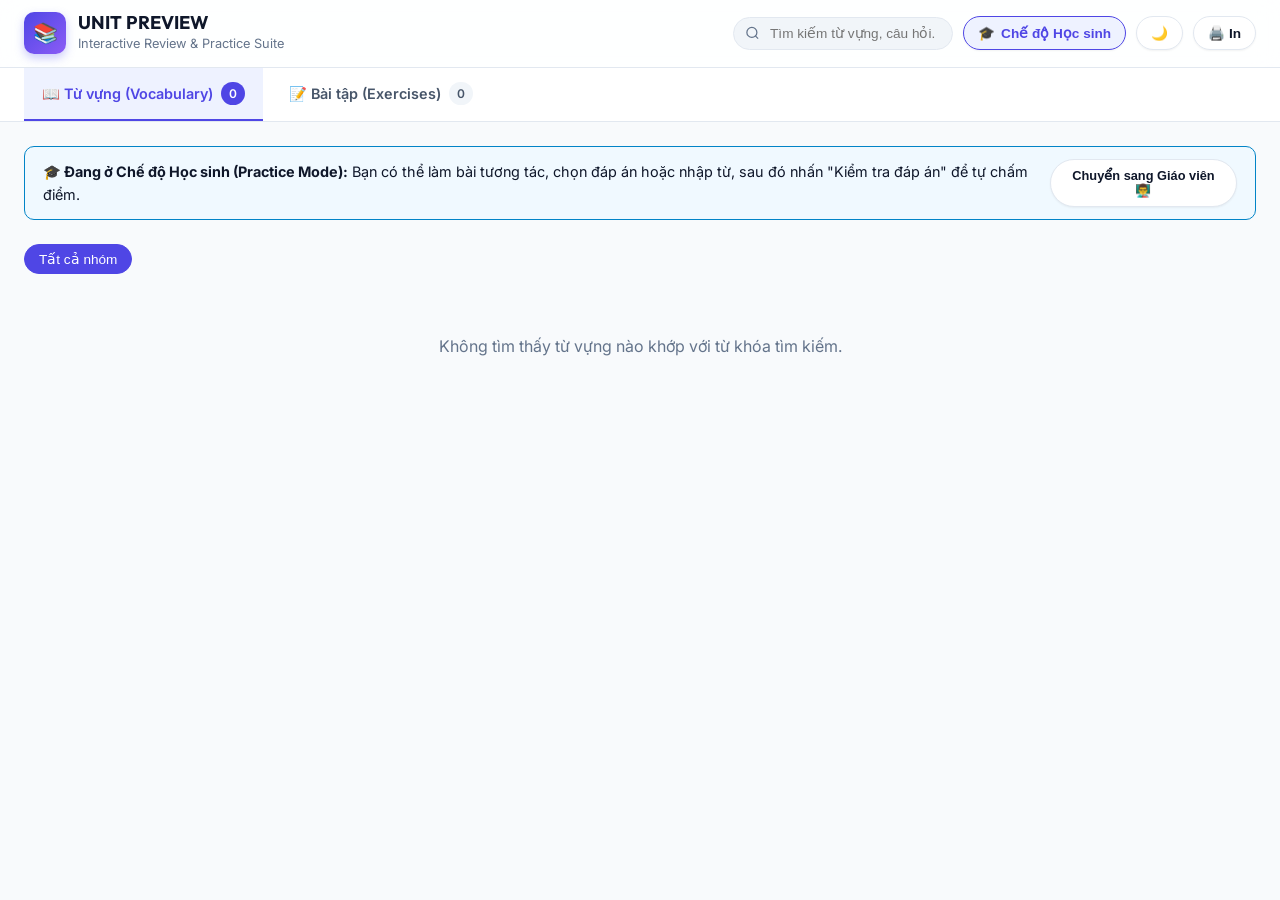
==== .agent/skills/skills-vocab-preview/scripts/template.html @ 8a215a0c "feat: add vocab preview skill, generation scripts, and unit 7 preview assets" ====
<!DOCTYPE html>
<html lang="vi">
<head>
  <meta charset="UTF-8">
  <meta name="viewport" content="width=device-width, initial-scale=1.0">
  <title>Unit Vocab & Exercises Preview</title>
  <link rel="preconnect" href="https://fonts.googleapis.com">
  <link rel="preconnect" href="https://fonts.gstatic.com" crossorigin>
  <link href="https://fonts.googleapis.com/css2?family=Inter:wght@300;400;500;600;700;800&family=Outfit:wght@400;500;600;700;800&display=swap" rel="stylesheet">
  <style>
    :root {
      --bg-primary: #f8fafc;
      --bg-surface: #ffffff;
      --bg-surface-elevated: #ffffff;
      --bg-subtle: #f1f5f9;
      --border: #e2e8f0;
      --border-focus: #6366f1;
      --text-main: #0f172a;
      --text-secondary: #475569;
      --text-muted: #64748b;
      --text-inverse: #ffffff;
      --primary: #4f46e5;
      --primary-hover: #4338ca;
      --primary-light: #eef2ff;
      --success: #10b981;
      --success-light: #ecfdf5;
      --danger: #ef4444;
      --danger-light: #fef2f2;
      --warning: #f59e0b;
      --warning-light: #fffbeb;
      --info: #0284c7;
      --info-light: #f0f9ff;
      --shadow-sm: 0 1px 2px 0 rgb(0 0 0 / 0.05);
      --shadow: 0 4px 6px -1px rgb(0 0 0 / 0.08), 0 2px 4px -2px rgb(0 0 0 / 0.05);
      --shadow-lg: 0 10px 15px -3px rgb(0 0 0 / 0.1), 0 4px 6px -4px rgb(0 0 0 / 0.1);
      --radius-sm: 6px;
      --radius-md: 10px;
      --radius-lg: 16px;
      --radius-full: 9999px;
      --font-main: 'Inter', -apple-system, BlinkMacSystemFont, "Segoe UI", Roboto, sans-serif;
      --font-heading: 'Outfit', 'Inter', sans-serif;
    }

    [data-theme="dark"] {
      --bg-primary: #0b0f19;
      --bg-surface: #131b2e;
      --bg-surface-elevated: #1a243b;
      --bg-subtle: #1e293b;
      --border: #2e3c59;
      --border-focus: #818cf8;
      --text-main: #f8fafc;
      --text-secondary: #cbd5e1;
      --text-muted: #8493a8;
      --text-inverse: #0b0f19;
      --primary: #6366f1;
      --primary-hover: #4f46e5;
      --primary-light: rgba(99, 102, 241, 0.15);
      --success: #10b981;
      --success-light: rgba(16, 185, 129, 0.15);
      --danger: #f87171;
      --danger-light: rgba(239, 68, 68, 0.15);
      --warning: #fbbf24;
      --warning-light: rgba(245, 158, 11, 0.15);
      --info: #38bdf8;
      --info-light: rgba(56, 189, 248, 0.15);
      --shadow-sm: 0 1px 2px 0 rgb(0 0 0 / 0.3);
      --shadow: 0 4px 6px -1px rgb(0 0 0 / 0.3);
      --shadow-lg: 0 10px 20px -3px rgb(0 0 0 / 0.4);
    }

    * {
      box-sizing: border-box;
      margin: 0;
      padding: 0;
      transition: background-color 0.2s ease, border-color 0.2s ease, color 0.2s ease;
    }

    body {
      font-family: var(--font-main);
      background-color: var(--bg-primary);
      color: var(--text-main);
      line-height: 1.6;
      -webkit-font-smoothing: antialiased;
      padding-bottom: 80px;
    }

    /* Top Sticky Header */
    header.app-header {
      position: sticky;
      top: 0;
      z-index: 100;
      background: rgba(255, 255, 255, 0.85);
      backdrop-filter: blur(12px);
      -webkit-backdrop-filter: blur(12px);
      border-bottom: 1px solid var(--border);
    }

    [data-theme="dark"] header.app-header {
      background: rgba(19, 27, 46, 0.85);
    }

    .header-inner {
      max-width: 1400px;
      margin: 0 auto;
      padding: 12px 24px;
      display: flex;
      align-items: center;
      justify-content: space-between;
      gap: 16px;
      flex-wrap: wrap;
    }

    .brand-section {
      display: flex;
      align-items: center;
      gap: 12px;
    }

    .brand-logo {
      width: 42px;
      height: 42px;
      border-radius: var(--radius-md);
      background: linear-gradient(135deg, var(--primary), #8b5cf6);
      display: flex;
      align-items: center;
      justify-content: center;
      color: white;
      font-size: 20px;
      box-shadow: 0 4px 10px rgba(99, 102, 241, 0.35);
    }

    .brand-text h1 {
      font-family: var(--font-heading);
      font-size: 1.15rem;
      font-weight: 700;
      line-height: 1.2;
      color: var(--text-main);
    }

    .brand-text p {
      font-size: 0.8rem;
      color: var(--text-muted);
    }

    .header-actions {
      display: flex;
      align-items: center;
      gap: 10px;
      flex-wrap: wrap;
    }

    .search-box {
      position: relative;
    }

    .search-box input {
      background: var(--bg-subtle);
      border: 1px solid var(--border);
      border-radius: var(--radius-full);
      padding: 8px 16px 8px 36px;
      font-size: 0.85rem;
      color: var(--text-main);
      width: 220px;
      outline: none;
      transition: width 0.3s ease, border-color 0.2s;
    }

    .search-box input:focus {
      width: 280px;
      border-color: var(--primary);
      background: var(--bg-surface);
    }

    .search-box svg {
      position: absolute;
      left: 12px;
      top: 50%;
      transform: translateY(-50%);
      width: 15px;
      height: 15px;
      stroke: var(--text-muted);
    }

    .btn-action {
      display: inline-flex;
      align-items: center;
      gap: 6px;
      padding: 8px 14px;
      border-radius: var(--radius-full);
      border: 1px solid var(--border);
      background: var(--bg-surface);
      color: var(--text-main);
      font-size: 0.85rem;
      font-weight: 600;
      cursor: pointer;
      box-shadow: var(--shadow-sm);
    }

    .btn-action:hover {
      background: var(--bg-subtle);
      border-color: var(--text-muted);
    }

    .btn-mode-toggle {
      background: var(--primary-light);
      color: var(--primary);
      border-color: var(--primary);
    }

    .btn-mode-toggle.teacher-active {
      background: var(--warning-light);
      color: #b45309;
      border-color: var(--warning);
    }

    [data-theme="dark"] .btn-mode-toggle.teacher-active {
      color: #fde68a;
    }

    /* Navigation Bar (Tabs) */
    .nav-bar {
      background: var(--bg-surface);
      border-bottom: 1px solid var(--border);
    }

    .nav-inner {
      max-width: 1400px;
      margin: 0 auto;
      padding: 0 24px;
      display: flex;
      gap: 8px;
      overflow-x: auto;
      scrollbar-width: thin;
    }

    .nav-tab {
      display: inline-flex;
      align-items: center;
      gap: 8px;
      padding: 14px 18px;
      color: var(--text-secondary);
      font-weight: 600;
      font-size: 0.9rem;
      border-bottom: 2px solid transparent;
      cursor: pointer;
      white-space: nowrap;
      text-decoration: none;
    }

    .nav-tab:hover {
      color: var(--primary);
    }

    .nav-tab.active {
      color: var(--primary);
      border-bottom-color: var(--primary);
      background: var(--primary-light);
    }

    .nav-tab .badge {
      background: var(--bg-subtle);
      color: var(--text-secondary);
      padding: 2px 8px;
      border-radius: var(--radius-full);
      font-size: 0.75rem;
    }

    .nav-tab.active .badge {
      background: var(--primary);
      color: white;
    }

    /* Main Container */
    main.app-container {
      max-width: 1400px;
      margin: 24px auto;
      padding: 0 24px;
    }

    /* Mode Banner Alert */
    .mode-banner {
      background: var(--info-light);
      border: 1px solid var(--info);
      border-radius: var(--radius-md);
      padding: 12px 18px;
      margin-bottom: 24px;
      display: flex;
      align-items: center;
      justify-content: space-between;
      gap: 12px;
      font-size: 0.9rem;
    }

    .mode-banner.teacher-mode {
      background: var(--warning-light);
      border-color: var(--warning);
      color: var(--text-main);
    }

    /* Vocabulary Styles */
    .vocab-controls {
      display: flex;
      gap: 8px;
      margin-bottom: 20px;
      flex-wrap: wrap;
      align-items: center;
    }

    .filter-chip {
      padding: 6px 14px;
      border-radius: var(--radius-full);
      background: var(--bg-surface);
      border: 1px solid var(--border);
      font-size: 0.85rem;
      color: var(--text-secondary);
      cursor: pointer;
      font-weight: 500;
    }

    .filter-chip:hover {
      border-color: var(--primary);
      color: var(--primary);
    }

    .filter-chip.active {
      background: var(--primary);
      color: white;
      border-color: var(--primary);
    }

    .vocab-grid {
      display: grid;
      grid-template-columns: repeat(auto-fill, minmax(340px, 1fr));
      gap: 20px;
    }

    .vocab-card {
      background: var(--bg-surface);
      border: 1px solid var(--border);
      border-radius: var(--radius-lg);
      padding: 20px;
      box-shadow: var(--shadow);
      display: flex;
      flex-direction: column;
      gap: 14px;
      position: relative;
      overflow: hidden;
    }

    .vocab-card:hover {
      box-shadow: var(--shadow-lg);
      border-color: var(--border-focus);
      transform: translateY(-2px);
    }

    .vocab-card-header {
      display: flex;
      justify-content: space-between;
      align-items: flex-start;
      gap: 10px;
    }

    .vocab-word-title {
      font-family: var(--font-heading);
      font-size: 1.4rem;
      font-weight: 700;
      color: var(--text-main);
    }

    .vocab-badge {
      display: inline-block;
      padding: 2px 8px;
      border-radius: var(--radius-sm);
      font-size: 0.75rem;
      font-weight: 700;
      text-transform: uppercase;
      background: var(--primary-light);
      color: var(--primary);
    }

    .vocab-ipa {
      display: flex;
      flex-wrap: wrap;
      gap: 12px;
      font-size: 0.85rem;
      color: var(--text-secondary);
      font-family: monospace;
    }

    .vocab-ipa span {
      display: inline-flex;
      align-items: center;
      gap: 4px;
    }

    .vocab-meaning {
      font-size: 1rem;
      font-weight: 600;
      color: #0284c7;
      background: var(--info-light);
      padding: 8px 12px;
      border-radius: var(--radius-md);
      border-left: 3px solid #0284c7;
    }

    [data-theme="dark"] .vocab-meaning {
      color: #38bdf8;
    }

    .vocab-examples {
      font-size: 0.9rem;
      color: var(--text-secondary);
      background: var(--bg-subtle);
      padding: 10px 14px;
      border-radius: var(--radius-md);
      display: flex;
      flex-direction: column;
      gap: 6px;
    }

    .vocab-examples .en {
      color: var(--text-main);
      font-weight: 500;
    }

    .vocab-examples .en mark {
      background: #fef08a;
      color: #713f12;
      padding: 0 4px;
      border-radius: 3px;
    }

    [data-theme="dark"] .vocab-examples .en mark {
      background: #854d0e;
      color: #fef08a;
    }

    .vocab-examples .vi {
      font-size: 0.85rem;
      color: var(--text-muted);
      font-style: italic;
    }

    .vocab-media {
      display: flex;
      align-items: center;
      justify-content: space-between;
      gap: 12px;
      padding-top: 6px;
      border-top: 1px solid var(--border);
    }

    .audio-btns {
      display: flex;
      gap: 8px;
    }

    .btn-audio {
      display: inline-flex;
      align-items: center;
      gap: 6px;
      padding: 6px 12px;
      background: var(--bg-subtle);
      border: 1px solid var(--border);
      border-radius: var(--radius-full);
      font-size: 0.8rem;
      font-weight: 600;
      color: var(--text-secondary);
      cursor: pointer;
    }

    .btn-audio:hover {
      background: var(--primary-light);
      color: var(--primary);
      border-color: var(--primary);
    }

    .btn-audio.playing {
      background: var(--primary);
      color: white;
      border-color: var(--primary);
    }

    .vocab-thumb-wrap {
      width: 70px;
      height: 70px;
      border-radius: var(--radius-md);
      overflow: hidden;
      border: 1px solid var(--border);
      flex-shrink: 0;
      background: var(--bg-subtle);
      cursor: pointer;
    }

    .vocab-thumb-wrap img {
      width: 100%;
      height: 100%;
      object-fit: cover;
      transition: transform 0.3s ease;
    }

    .vocab-thumb-wrap:hover img {
      transform: scale(1.08);
    }

    /* Exercises Layout */
    .exercises-wrapper {
      display: grid;
      grid-template-columns: 280px 1fr;
      gap: 24px;
      align-items: start;
    }

    @media (max-width: 960px) {
      .exercises-wrapper {
        grid-template-columns: 1fr;
      }
    }

    .ex-sidebar {
      background: var(--bg-surface);
      border: 1px solid var(--border);
      border-radius: var(--radius-lg);
      padding: 16px;
      position: sticky;
      top: 90px;
      max-height: calc(100vh - 120px);
      overflow-y: auto;
    }

    .ex-sidebar-title {
      font-size: 0.85rem;
      font-weight: 700;
      text-transform: uppercase;
      color: var(--text-muted);
      margin-bottom: 12px;
      letter-spacing: 0.5px;
    }

    .ex-list {
      display: flex;
      flex-direction: column;
      gap: 4px;
    }

    .ex-nav-item {
      display: flex;
      align-items: center;
      justify-content: space-between;
      padding: 9px 12px;
      border-radius: var(--radius-md);
      font-size: 0.85rem;
      font-weight: 600;
      color: var(--text-secondary);
      cursor: pointer;
      text-decoration: none;
      border: 1px solid transparent;
    }

    .ex-nav-item:hover {
      background: var(--bg-subtle);
      color: var(--text-main);
    }

    .ex-nav-item.active {
      background: var(--primary-light);
      color: var(--primary);
      border-color: var(--primary);
    }

    .ex-nav-item .ex-num {
      width: 22px;
      height: 22px;
      border-radius: var(--radius-sm);
      background: var(--bg-subtle);
      display: inline-flex;
      align-items: center;
      justify-content: center;
      font-size: 0.75rem;
      font-weight: 700;
      margin-right: 8px;
    }

    .ex-nav-item.active .ex-num {
      background: var(--primary);
      color: white;
    }

    .ex-nav-item .ex-score {
      font-size: 0.75rem;
      color: var(--text-muted);
    }

    /* Exercise Content Area */
    .ex-content-card {
      background: var(--bg-surface);
      border: 1px solid var(--border);
      border-radius: var(--radius-lg);
      padding: 28px;
      box-shadow: var(--shadow);
    }

    .ex-header {
      display: flex;
      justify-content: space-between;
      align-items: flex-start;
      gap: 16px;
      margin-bottom: 24px;
      padding-bottom: 20px;
      border-bottom: 1px solid var(--border);
      flex-wrap: wrap;
    }

    .ex-title-wrap h2 {
      font-family: var(--font-heading);
      font-size: 1.4rem;
      font-weight: 700;
      color: var(--text-main);
      margin-bottom: 6px;
    }

    .ex-title-wrap p {
      font-size: 0.95rem;
      color: var(--text-secondary);
    }

    .ex-toolbar {
      display: flex;
      align-items: center;
      gap: 10px;
      flex-wrap: wrap;
    }

    .btn-check {
      background: var(--primary);
      color: white;
      border: none;
      padding: 9px 18px;
      border-radius: var(--radius-full);
      font-weight: 600;
      font-size: 0.85rem;
      cursor: pointer;
      box-shadow: 0 2px 6px rgba(99, 102, 241, 0.3);
    }

    .btn-check:hover {
      background: var(--primary-hover);
    }

    .btn-reset {
      background: var(--bg-subtle);
      color: var(--text-secondary);
      border: 1px solid var(--border);
      padding: 9px 16px;
      border-radius: var(--radius-full);
      font-weight: 600;
      font-size: 0.85rem;
      cursor: pointer;
    }

    .btn-reset:hover {
      background: var(--border);
      color: var(--text-main);
    }

    .score-badge {
      display: inline-flex;
      align-items: center;
      gap: 6px;
      padding: 6px 12px;
      border-radius: var(--radius-full);
      background: var(--bg-subtle);
      font-weight: 700;
      font-size: 0.85rem;
      color: var(--text-main);
    }

    .score-badge.good {
      background: var(--success-light);
      color: var(--success);
    }

    /* Question Cards */
    .question-list {
      display: flex;
      flex-direction: column;
      gap: 20px;
    }

    .question-card {
      background: var(--bg-subtle);
      border: 1px solid var(--border);
      border-radius: var(--radius-md);
      padding: 18px 20px;
      position: relative;
    }

    .question-card.correct {
      border-color: var(--success);
      background: var(--success-light);
    }

    .question-card.incorrect {
      border-color: var(--danger);
      background: var(--danger-light);
    }

    .q-number {
      font-weight: 700;
      color: var(--primary);
      margin-right: 6px;
    }

    .q-text {
      font-size: 1rem;
      color: var(--text-main);
      font-weight: 500;
      margin-bottom: 12px;
    }

    .target-highlight {
      font-weight: 700;
      color: #d97706;
      text-decoration: underline;
      padding: 0 4px;
      background: #fef3c7;
      border-radius: 3px;
    }

    [data-theme="dark"] .target-highlight {
      background: #78350f;
      color: #fde68a;
    }

    /* MCQ Options */
    .mcq-options {
      display: grid;
      grid-template-columns: repeat(auto-fit, minmax(240px, 1fr));
      gap: 10px;
      margin-top: 10px;
    }

    .mcq-option {
      background: var(--bg-surface);
      border: 1px solid var(--border);
      border-radius: var(--radius-md);
      padding: 10px 14px;
      font-size: 0.9rem;
      cursor: pointer;
      display: flex;
      align-items: center;
      gap: 10px;
      text-align: left;
      color: var(--text-main);
      font-weight: 500;
    }

    .mcq-option:hover {
      border-color: var(--primary);
      background: var(--primary-light);
    }

    .mcq-option.selected {
      border-color: var(--primary);
      background: var(--primary-light);
      font-weight: 600;
    }

    .mcq-option.is-correct {
      border-color: var(--success) !important;
      background: #dcfce7 !important;
      color: #166534 !important;
      font-weight: 700;
    }

    [data-theme="dark"] .mcq-option.is-correct {
      background: #064e3b !important;
      color: #a7f3d0 !important;
    }

    .mcq-option.is-wrong {
      border-color: var(--danger) !important;
      background: #fee2e2 !important;
      color: #991b1b !important;
    }

    [data-theme="dark"] .mcq-option.is-wrong {
      background: #7f1d1d !important;
      color: #fecaca !important;
    }

    .opt-key {
      width: 24px;
      height: 24px;
      border-radius: var(--radius-full);
      background: var(--bg-subtle);
      border: 1px solid var(--border);
      display: inline-flex;
      align-items: center;
      justify-content: center;
      font-size: 0.75rem;
      font-weight: 700;
      flex-shrink: 0;
    }

    .mcq-option.selected .opt-key {
      background: var(--primary);
      color: white;
      border-color: var(--primary);
    }

    /* Word Box for Fill in blanks */
    .word-box-container {
      background: var(--bg-surface);
      border: 1px dashed var(--primary);
      border-radius: var(--radius-md);
      padding: 14px 18px;
      margin-bottom: 20px;
    }

    .word-box-title {
      font-size: 0.8rem;
      font-weight: 700;
      color: var(--primary);
      text-transform: uppercase;
      margin-bottom: 8px;
    }

    .word-box-chips {
      display: flex;
      flex-wrap: wrap;
      gap: 8px;
    }

    .wb-chip {
      background: var(--bg-subtle);
      border: 1px solid var(--border);
      padding: 5px 12px;
      border-radius: var(--radius-full);
      font-size: 0.85rem;
      font-weight: 600;
      cursor: pointer;
      color: var(--text-main);
    }

    .wb-chip:hover {
      background: var(--primary-light);
      border-color: var(--primary);
      color: var(--primary);
    }

    .wb-chip.used {
      opacity: 0.45;
      text-decoration: line-through;
      background: var(--bg-subtle);
    }

    /* Inputs */
    .text-input-field {
      background: var(--bg-surface);
      border: 1px solid var(--border);
      border-radius: var(--radius-sm);
      padding: 8px 12px;
      font-size: 0.95rem;
      color: var(--text-main);
      outline: none;
      width: 100%;
      max-width: 400px;
    }

    .text-input-field:focus {
      border-color: var(--primary);
      box-shadow: 0 0 0 3px var(--primary-light);
    }

    .answer-key-reveal {
      margin-top: 8px;
      font-size: 0.85rem;
      color: var(--success);
      font-weight: 600;
      display: flex;
      align-items: center;
      gap: 6px;
    }

    /* Conversation dialogue */
    .dialogue-box {
      background: var(--bg-surface);
      border: 1px solid var(--border);
      border-radius: var(--radius-md);
      padding: 12px 16px;
      margin-bottom: 12px;
      display: flex;
      flex-direction: column;
      gap: 6px;
    }

    .dialogue-line {
      font-size: 0.95rem;
    }

    .dialogue-speaker {
      font-weight: 700;
      color: var(--primary);
      margin-right: 6px;
    }

    /* Dictionary Card */
    .dict-card {
      background: var(--bg-surface);
      border: 1px solid var(--border);
      border-radius: var(--radius-lg);
      padding: 20px;
      margin-bottom: 20px;
    }

    .dict-word-head {
      display: flex;
      align-items: center;
      gap: 12px;
      margin-bottom: 10px;
      flex-wrap: wrap;
    }

    .dict-word {
      font-family: var(--font-heading);
      font-size: 1.5rem;
      font-weight: 800;
      color: var(--primary);
    }

    .dict-def {
      font-size: 0.95rem;
      color: var(--text-secondary);
      background: var(--bg-subtle);
      padding: 10px 14px;
      border-radius: var(--radius-md);
      margin-bottom: 14px;
    }

    .dict-bullets {
      list-style: none;
      margin-bottom: 16px;
      display: flex;
      flex-direction: column;
      gap: 6px;
    }

    .dict-bullets li {
      position: relative;
      padding-left: 20px;
      font-size: 0.9rem;
      color: var(--text-secondary);
    }

    .dict-bullets li::before {
      content: "•";
      position: absolute;
      left: 6px;
      color: var(--primary);
      font-weight: bold;
    }

    /* Signs and notices */
    .sign-visual-wrap {
      display: flex;
      gap: 16px;
      align-items: center;
      margin-bottom: 14px;
      flex-wrap: wrap;
    }

    .sign-card-box {
      width: 140px;
      height: 140px;
      border-radius: var(--radius-md);
      border: 2px solid var(--border);
      background: var(--bg-surface);
      display: flex;
      flex-direction: column;
      align-items: center;
      justify-content: center;
      padding: 10px;
      text-align: center;
      box-shadow: var(--shadow-sm);
    }

    .sign-card-box img {
      max-width: 100%;
      max-height: 100%;
      object-fit: contain;
    }

    .sign-desc-box {
      flex: 1;
      font-size: 0.85rem;
      color: var(--text-secondary);
      background: var(--bg-subtle);
      padding: 12px 16px;
      border-radius: var(--radius-md);
      border-left: 3px solid var(--warning);
    }

    /* Word Families Table */
    .wf-table {
      width: 100%;
      border-collapse: collapse;
      margin-top: 14px;
      background: var(--bg-surface);
      border-radius: var(--radius-md);
      overflow: hidden;
    }

    .wf-table th, .wf-table td {
      border: 1px solid var(--border);
      padding: 10px 14px;
      text-align: left;
      font-size: 0.9rem;
    }

    .wf-table th {
      background: var(--bg-subtle);
      font-weight: 700;
      color: var(--text-secondary);
    }

    /* Paragraph fill inline blanks */
    .paragraph-read-box {
      background: var(--bg-surface);
      border: 1px solid var(--border);
      border-radius: var(--radius-md);
      padding: 20px 24px;
      line-height: 2.2;
      font-size: 1.05rem;
      color: var(--text-main);
      margin-bottom: 20px;
    }

    .inline-blank-input {
      display: inline-block;
      vertical-align: middle;
      width: 140px;
      padding: 4px 8px;
      font-size: 0.95rem;
      border: 1px solid var(--border);
      border-radius: var(--radius-sm);
      background: var(--bg-subtle);
      color: var(--text-main);
      text-align: center;
      font-weight: 600;
    }

    .inline-blank-input:focus {
      border-color: var(--primary);
      background: var(--bg-surface);
    }

    .inline-blank-input.correct {
      border-color: var(--success);
      background: #dcfce7;
      color: #166534;
    }

    .inline-blank-input.incorrect {
      border-color: var(--danger);
      background: #fee2e2;
      color: #991b1b;
    }

    /* Image Prompts Tab */
    .prompts-grid {
      display: grid;
      grid-template-columns: repeat(auto-fill, minmax(360px, 1fr));
      gap: 20px;
    }

    .prompt-card {
      background: var(--bg-surface);
      border: 1px solid var(--border);
      border-radius: var(--radius-lg);
      padding: 20px;
      box-shadow: var(--shadow);
    }

    .prompt-word {
      font-family: var(--font-heading);
      font-size: 1.25rem;
      font-weight: 700;
      color: var(--primary);
      margin-bottom: 8px;
    }

    .prompt-body {
      font-size: 0.88rem;
      color: var(--text-secondary);
      line-height: 1.5;
      background: var(--bg-subtle);
      padding: 12px;
      border-radius: var(--radius-md);
      font-family: monospace;
      margin-bottom: 12px;
    }

    /* Lightbox Modal */
    .lightbox-modal {
      position: fixed;
      top: 0;
      left: 0;
      width: 100vw;
      height: 100vh;
      background: rgba(0, 0, 0, 0.8);
      backdrop-filter: blur(8px);
      display: none;
      align-items: center;
      justify-content: center;
      z-index: 1000;
      padding: 20px;
    }

    .lightbox-modal.open {
      display: flex;
    }

    .lightbox-content {
      background: var(--bg-surface);
      border-radius: var(--radius-lg);
      max-width: 800px;
      max-height: 90vh;
      overflow: hidden;
      display: flex;
      flex-direction: column;
      box-shadow: var(--shadow-lg);
      position: relative;
    }

    .lightbox-content img {
      max-width: 100%;
      max-height: 70vh;
      object-fit: contain;
    }

    .lightbox-caption {
      padding: 16px 20px;
      font-size: 0.95rem;
      color: var(--text-main);
      font-weight: 600;
    }

    .lightbox-close {
      position: absolute;
      top: 12px;
      right: 12px;
      background: rgba(0, 0, 0, 0.6);
      color: white;
      border: none;
      width: 32px;
      height: 32px;
      border-radius: var(--radius-full);
      font-size: 16px;
      cursor: pointer;
      display: flex;
      align-items: center;
      justify-content: center;
    }

    /* Print Stylesheet */
    @media print {
      header.app-header, .nav-bar, .ex-sidebar, .ex-toolbar, .mode-banner, .btn-action, .search-box, .filter-chip {
        display: none !important;
      }
      body {
        background: white !important;
        color: black !important;
        padding: 0 !important;
      }
      .exercises-wrapper {
        display: block !important;
      }
      .ex-content-card {
        border: none !important;
        box-shadow: none !important;
        padding: 0 !important;
      }
      .question-card {
        page-break-inside: avoid;
        border: 1px solid #ccc !important;
        background: transparent !important;
        margin-bottom: 16px;
      }
    }
  </style>
</head>
<body>
  <!-- Lightbox Modal -->
  <div id="lightbox" class="lightbox-modal" onclick="closeLightbox(event)">
    <div class="lightbox-content" onclick="event.stopPropagation()">
      <button class="lightbox-close" onclick="closeLightbox()">&times;</button>
      <img id="lightbox-img" src="" alt="">
      <div id="lightbox-caption" class="lightbox-caption"></div>
    </div>
  </div>

  <!-- Header -->
  <header class="app-header">
    <div class="header-inner">
      <div class="brand-section">
        <div class="brand-logo">📚</div>
        <div class="brand-text">
          <h1 id="header-unit-title">Unit Vocabulary & Practice</h1>
          <p id="header-unit-sub">Interactive Review & Practice Suite</p>
        </div>
      </div>
      <div class="header-actions">
        <div class="search-box">
          <svg viewBox="0 0 24 24" fill="none" stroke="currentColor" stroke-width="2"><circle cx="11" cy="11" r="8"></circle><line x1="21" y1="21" x2="16.65" y2="16.65"></line></svg>
          <input type="text" id="global-search" placeholder="Tìm kiếm từ vựng, câu hỏi..." oninput="onSearchInput(this.value)">
        </div>
        <button id="mode-toggle-btn" class="btn-action btn-mode-toggle" onclick="toggleMode()">
          <span id="mode-icon">🎓</span>
          <span id="mode-label">Chế độ Học sinh</span>
        </button>
        <button class="btn-action" onclick="toggleTheme()">
          <span id="theme-icon">🌙</span>
        </button>
        <button class="btn-action" onclick="window.print()" title="In / Xuất PDF">
          <span>🖨️ In</span>
        </button>
      </div>
    </div>
  </header>

  <!-- Nav Tabs -->
  <nav class="nav-bar">
    <div class="nav-inner">
      <a class="nav-tab active" id="tab-btn-vocab" onclick="switchMainTab('vocab')">
        <span>📖 Từ vựng (Vocabulary)</span>
        <span class="badge" id="vocab-total-count">0</span>
      </a>
      <a class="nav-tab" id="tab-btn-exercises" onclick="switchMainTab('exercises')">
        <span>📝 Bài tập (Exercises)</span>
        <span class="badge" id="exercises-total-count">16</span>
      </a>
      <a class="nav-tab" id="tab-btn-prompts" onclick="switchMainTab('prompts')">
        <span>🎨 Image Prompts</span>
        <span class="badge" id="prompts-total-count">0</span>
      </a>
    </div>
  </nav>

  <!-- Main Container -->
  <main class="app-container">
    <!-- Mode Alert Banner -->
    <div id="mode-banner" class="mode-banner">
      <div>
        <strong>🎓 Đang ở Chế độ Học sinh (Practice Mode):</strong> Bạn có thể làm bài tương tác, chọn đáp án hoặc nhập từ, sau đó nhấn "Kiểm tra đáp án" để tự chấm điểm.
      </div>
      <button class="btn-action" onclick="toggleMode()" style="background: white; color: var(--text-main); font-size: 0.8rem;">
        Chuyển sang Giáo viên 👨‍🏫
      </button>
    </div>

    <!-- Section: Vocabulary -->
    <section id="section-vocab">
      <div class="vocab-controls" id="vocab-group-filters">
        <button class="filter-chip active" onclick="filterVocabGroup('all')">Tất cả nhóm</button>
      </div>
      <div class="vocab-grid" id="vocab-grid"></div>
    </section>

    <!-- Section: Exercises -->
    <section id="section-exercises" style="display: none;">
      <div class="exercises-wrapper">
        <!-- Sidebar with 16 exercises list -->
        <aside class="ex-sidebar">
          <div class="ex-sidebar-title">Danh sách bài tập</div>
          <div class="ex-list" id="exercise-nav-list"></div>
        </aside>

        <!-- Active Exercise Card -->
        <div class="ex-content-card">
          <div class="ex-header">
            <div class="ex-title-wrap">
              <h2 id="current-ex-title">Loading...</h2>
              <p id="current-ex-desc">Instruction</p>
            </div>
            <div class="ex-toolbar">
              <div class="score-badge" id="current-ex-score" style="display: none;">0/0 đúng</div>
              <button class="btn-check" onclick="checkCurrentExercise()">Kiểm tra đáp án</button>
              <button class="btn-reset" onclick="resetCurrentExercise()">Làm lại</button>
            </div>
          </div>

          <div id="current-ex-body"></div>
        </div>
      </div>
    </section>

    <!-- Section: Image Prompts -->
    <section id="section-prompts" style="display: none;">
      <div class="prompts-grid" id="prompts-grid"></div>
    </section>
  </main>

  <script>
    /* =========================================================
       DATA INJECTION PLACEHOLDERS
       These will be populated by generate_preview script
       ========================================================= */
    const VOCAB_DATA = /* __VOCAB_DATA__ */ [];
    const EXERCISES_DATA = /* __EXERCISES_DATA__ */ [];
    const IMAGE_PROMPTS = /* __IMAGE_PROMPTS_DATA__ */ [];
    const UNIT_METADATA = /* __UNIT_INFO__ */ {
      title: "Unit Preview",
      grade: "Grade",
      unit: "Unit"
    };

    /* =========================================================
       APPLICATION STATE
       ========================================================= */
    const state = {
      theme: 'light',
      mode: 'practice', // 'practice' or 'review'
      activeMainTab: 'vocab',
      activeExIndex: 0,
      activeVocabGroup: 'all',
      searchQuery: '',
      userAnswers: {}, // key: exIndex -> questionId -> answer
      checkedExercises: {} // key: exIndex -> boolean
    };

    /* Initialize app */
    document.addEventListener('DOMContentLoaded', () => {
      initTheme();
      initMetadata();
      renderVocabFilters();
      renderVocabGrid();
      renderExerciseNav();
      renderCurrentExercise();
      renderPrompts();
    });

    /* Theme Management */
    function initTheme() {
      const savedTheme = localStorage.getItem('vocab_preview_theme') || 
        (window.matchMedia && window.matchMedia('(prefers-color-scheme: dark)').matches ? 'dark' : 'light');
      setTheme(savedTheme);
    }

    function setTheme(theme) {
      state.theme = theme;
      document.documentElement.setAttribute('data-theme', theme);
      document.getElementById('theme-icon').textContent = theme === 'dark' ? '☀️' : '🌙';
      localStorage.setItem('vocab_preview_theme', theme);
    }

    function toggleTheme() {
      setTheme(state.theme === 'dark' ? 'light' : 'dark');
    }

    /* Mode Management (Student Practice vs Teacher Review) */
    function toggleMode() {
      state.mode = state.mode === 'practice' ? 'review' : 'practice';
      const btn = document.getElementById('mode-toggle-btn');
      const icon = document.getElementById('mode-icon');
      const label = document.getElementById('mode-label');
      const banner = document.getElementById('mode-banner');

      if (state.mode === 'review') {
        btn.classList.add('teacher-active');
        icon.textContent = '👨‍🏫';
        label.textContent = 'Chế độ Giáo viên';
        banner.className = 'mode-banner teacher-mode';
        banner.innerHTML = `
          <div>
            <strong>👨‍🏫 Đang ở Chế độ Giáo viên (Review Mode):</strong> Toàn bộ đáp án đúng, gợi ý từ loại và giải thích được hiển thị nổi bật màu xanh lá để tiện duyệt nội dung.
          </div>
          <button class="btn-action" onclick="toggleMode()" style="background: white; color: var(--text-main); font-size: 0.8rem;">
            Chuyển sang Học sinh 🎓
          </button>
        `;
      } else {
        btn.classList.remove('teacher-active');
        icon.textContent = '🎓';
        label.textContent = 'Chế độ Học sinh';
        banner.className = 'mode-banner';
        banner.innerHTML = `
          <div>
            <strong>🎓 Đang ở Chế độ Học sinh (Practice Mode):</strong> Bạn có thể làm bài tương tác, chọn đáp án hoặc nhập từ, sau đó nhấn "Kiểm tra đáp án" để tự chấm điểm.
          </div>
          <button class="btn-action" onclick="toggleMode()" style="background: white; color: var(--text-main); font-size: 0.8rem;">
            Chuyển sang Giáo viên 👨‍🏫
          </button>
        `;
      }

      // Re-render active exercise to reflect mode changes
      renderCurrentExercise();
    }

    /* Metadata */
    function initMetadata() {
      if (UNIT_METADATA.title) {
        document.getElementById('header-unit-title').textContent = UNIT_METADATA.title.toUpperCase();
        document.title = `${UNIT_METADATA.title} - Vocab Preview`;
      }
      if (UNIT_METADATA.subtitle) {
        document.getElementById('header-unit-sub').textContent = UNIT_METADATA.subtitle;
      }
      
      // Calculate total words
      let totalWords = 0;
      VOCAB_DATA.forEach(g => {
        if (g.words) totalWords += g.words.length;
      });
      document.getElementById('vocab-total-count').textContent = totalWords;
      document.getElementById('exercises-total-count').textContent = EXERCISES_DATA.length;
      document.getElementById('prompts-total-count').textContent = IMAGE_PROMPTS.length;

      if (!IMAGE_PROMPTS || IMAGE_PROMPTS.length === 0) {
        document.getElementById('tab-btn-prompts').style.display = 'none';
      }
    }

    /* Tab Switching */
    function switchMainTab(tabName) {
      state.activeMainTab = tabName;
      document.querySelectorAll('.nav-tab').forEach(t => t.classList.remove('active'));
      document.getElementById(`tab-btn-${tabName}`).classList.add('active');

      document.getElementById('section-vocab').style.display = tabName === 'vocab' ? 'block' : 'none';
      document.getElementById('section-exercises').style.display = tabName === 'exercises' ? 'block' : 'none';
      document.getElementById('section-prompts').style.display = tabName === 'prompts' ? 'block' : 'none';
    }

    /* =========================================================
       AUDIO PLAYER & WEB SPEECH SYNTHESIS FALLBACK
       ========================================================= */
    function playAudio(audioUrl, fallbackText, btnElement) {
      if (btnElement) {
        btnElement.classList.add('playing');
        setTimeout(() => btnElement.classList.remove('playing'), 1500);
      }

      let audioPlayed = false;
      if (audioUrl) {
        const audio = new Audio(audioUrl);
        audio.play().then(() => {
          audioPlayed = true;
        }).catch(() => {
          // If file not found or blocked, fall back to Web Speech API
          speakWithWebSpeech(fallbackText);
        });
      } else {
        speakWithWebSpeech(fallbackText);
      }
    }

    function speakWithWebSpeech(text) {
      if (!window.speechSynthesis || !text) return;
      window.speechSynthesis.cancel();
      const utterance = new SpeechSynthesisUtterance(text);
      utterance.lang = 'en-US';
      utterance.rate = 0.9;
      window.speechSynthesis.speak(utterance);
    }

    /* =========================================================
       LIGHTBOX MODAL
       ========================================================= */
    function openLightbox(imgSrc, captionText) {
      const modal = document.getElementById('lightbox');
      const img = document.getElementById('lightbox-img');
      const cap = document.getElementById('lightbox-caption');
      img.src = imgSrc;
      cap.textContent = captionText || '';
      modal.classList.add('open');
    }

    function closeLightbox() {
      document.getElementById('lightbox').classList.remove('open');
    }

    document.addEventListener('keydown', (e) => {
      if (e.key === 'Escape') closeLightbox();
    });

    /* =========================================================
       VOCABULARY RENDERING
       ========================================================= */
    function renderVocabFilters() {
      const container = document.getElementById('vocab-group-filters');
      container.innerHTML = `<button class="filter-chip ${state.activeVocabGroup === 'all' ? 'active' : ''}" onclick="filterVocabGroup('all')">Tất cả nhóm</button>`;

      VOCAB_DATA.forEach((grp, idx) => {
        const grpName = grp.group || `Nhóm ${idx + 1}`;
        const chip = document.createElement('button');
        chip.className = `filter-chip ${state.activeVocabGroup === grpName ? 'active' : ''}`;
        chip.textContent = grpName;
        chip.onclick = () => filterVocabGroup(grpName);
        container.appendChild(chip);
      });
    }

    function filterVocabGroup(groupName) {
      state.activeVocabGroup = groupName;
      renderVocabFilters();
      renderVocabGrid();
    }

    function renderVocabGrid() {
      const grid = document.getElementById('vocab-grid');
      grid.innerHTML = '';

      const query = state.searchQuery.toLowerCase().trim();

      VOCAB_DATA.forEach(grp => {
        if (state.activeVocabGroup !== 'all' && grp.group !== state.activeVocabGroup) return;

        (grp.words || []).forEach(w => {
          // Search filter match
          if (query) {
            const matchEn = (w.english_word || '').toLowerCase().includes(query);
            const matchVi = (w.vietnamese_meaning || '').toLowerCase().includes(query);
            const matchEx = (w.example_sentence_en || '').toLowerCase().includes(query);
            if (!matchEn && !matchVi && !matchEx) return;
          }

          const card = document.createElement('div');
          card.className = 'vocab-card';

          // Extract POS from vietnamese meaning if possible e.g. "(n): ..."
          let pos = '';
          const posMatch = (w.vietnamese_meaning || '').match(/^\(([a-zA-Z\s,]+)\)/);
          if (posMatch) pos = posMatch[1];

          // Highlight target word in example sentence
          let exampleEn = w.example_sentence_en || '';
          if (w.english_word) {
            const escapedWord = w.english_word.replace(/[.*+?^${}()|[\]\\]/g, '\\$&');
            const regex = new RegExp(`(${escapedWord})`, 'gi');
            exampleEn = exampleEn.replace(regex, '<mark>$1</mark>');
          }

          const imgSrc = resolveRelativePath(w.image);

          card.innerHTML = `
            <div class="vocab-card-header">
              <div>
                <div class="vocab-word-title">${escapeHtml(w.english_word || '')}</div>
                ${pos ? `<span class="vocab-badge">${escapeHtml(pos)}</span>` : ''}
              </div>
              ${imgSrc ? `
                <div class="vocab-thumb-wrap" onclick="openLightbox('${imgSrc}', '${escapeHtml(w.english_word)}')">
                  <img src="${imgSrc}" alt="${escapeHtml(w.alt || w.english_word)}" onerror="this.parentElement.style.display='none'">
                </div>
              ` : ''}
            </div>

            <div class="vocab-ipa">
              ${w.pronunciation_british ? `<span>🇬🇧 ${escapeHtml(w.pronunciation_british)}</span>` : ''}
              ${w.pronunciation_american ? `<span>🇺🇸 ${escapeHtml(w.pronunciation_american)}</span>` : ''}
            </div>

            <div class="vocab-meaning">
              ${escapeHtml(w.vietnamese_meaning || '')}
            </div>

            ${w.example_sentence_en ? `
              <div class="vocab-examples">
                <div class="en">${exampleEn}</div>
                ${w.example_sentence_vi ? `<div class="vi">${escapeHtml(w.example_sentence_vi)}</div>` : ''}
              </div>
            ` : ''}

            <div class="vocab-media">
              <div class="audio-btns">
                <button class="btn-audio" onclick="playAudio('${resolveRelativePath(w.audio_word)}', '${escapeJs(w.english_word)}', this)" title="Nghe từ vựng">
                  🔊 Từ
                </button>
                ${w.example_sentence_en ? `
                  <button class="btn-audio" onclick="playAudio('${resolveRelativePath(w.audio_sentence)}', '${escapeJs(w.example_sentence_en)}', this)" title="Nghe câu ví dụ">
                    🗣️ Câu
                  </button>
                ` : ''}
              </div>
              <span style="font-size: 0.75rem; color: var(--text-muted);">${escapeHtml(grp.group || '')}</span>
            </div>
          `;

          grid.appendChild(card);
        });
      });

      if (grid.children.length === 0) {
        grid.innerHTML = `<div style="grid-column: 1/-1; text-align: center; padding: 40px; color: var(--text-muted);">Không tìm thấy từ vựng nào khớp với từ khóa tìm kiếm.</div>`;
      }
    }

    /* Search Handler */
    function onSearchInput(val) {
      state.searchQuery = val;
      if (state.activeMainTab === 'vocab') {
        renderVocabGrid();
      } else {
        renderCurrentExercise();
      }
    }

    /* =========================================================
       EXERCISES RENDERING
       ========================================================= */
    function renderExerciseNav() {
      const nav = document.getElementById('exercise-nav-list');
      nav.innerHTML = '';

      EXERCISES_DATA.forEach((ex, idx) => {
        const item = document.createElement('a');
        item.className = `ex-nav-item ${state.activeExIndex === idx ? 'active' : ''}`;
        
        const qCount = getQuestionCount(ex);
        item.innerHTML = `
          <div style="display: flex; align-items: center;">
            <span class="ex-num">${idx + 1}</span>
            <span style="overflow: hidden; text-overflow: ellipsis; white-space: nowrap; max-width: 170px;">
              ${escapeHtml(formatExShortTitle(ex, idx))}
            </span>
          </div>
          <span class="ex-score" id="ex-nav-badge-${idx}">${qCount}q</span>
        `;
        item.onclick = (e) => {
          e.preventDefault();
          state.activeExIndex = idx;
          renderExerciseNav();
          renderCurrentExercise();
        };
        nav.appendChild(item);
      });
    }

    function formatExShortTitle(ex, idx) {
      if (ex.title) {
        // Strip prefix numbers or "Multiple Choice - "
        return ex.title.replace(/^(Multiple Choice\s*-\s*|\d+[\._\s]*)/i, '');
      }
      return `Exercise ${idx + 1}`;
    }

    function getQuestionCount(ex) {
      if (ex.questions) return ex.questions.length;
      if (ex.entries) return ex.entries.reduce((acc, cur) => acc + (cur.questions ? cur.questions.length : 1), 0);
      if (ex.paragraph_parts) {
        return ex.paragraph_parts.filter(p => typeof p === 'object' && p.type === 'blank').length;
      }
      return 0;
    }

    function renderCurrentExercise() {
      const ex = EXERCISES_DATA[state.activeExIndex];
      if (!ex) return;

      document.getElementById('current-ex-title').textContent = `${state.activeExIndex + 1}. ${ex.title || 'Bài tập'}`;
      document.getElementById('current-ex-desc').textContent = ex.description || '';

      const body = document.getElementById('current-ex-body');
      body.innerHTML = '';

      // Score badge visibility
      const scoreBadge = document.getElementById('current-ex-score');
      if (state.checkedExercises[state.activeExIndex]) {
        scoreBadge.style.display = 'inline-flex';
      } else {
        scoreBadge.style.display = 'none';
      }

      // Render based on exercise type
      const type = ex.type || '';
      if (type === 'multiple_choice' || type === 'word_families_mcq') {
        renderMCQExercise(ex, body);
      } else if (type === 'pic_to_word') {
        renderPicToWordExercise(ex, body);
      } else if (type === 'write_english_words') {
        renderWriteWordsExercise(ex, body);
      } else if (type === 'fill_in_blanks') {
        renderFillBlanksExercise(ex, body);
      } else if (type === 'paragraph_fill') {
        renderParagraphFillExercise(ex, body);
      } else if (type === 'sentence_ordering_multiple_choice') {
        renderSentenceOrderingExercise(ex, body);
      } else if (type === 'dictionary_entry') {
        renderDictionaryEntryExercise(ex, body);
      } else if (type === 'signs_and_notices') {
        renderSignsExercise(ex, body);
      } else if (type === 'word_families_table') {
        renderWordFamiliesTableExercise(ex, body);
      } else if (type === 'word_formation') {
        renderWordFormationExercise(ex, body);
      } else if (type === 'translate_sentences') {
        renderTranslateSentencesExercise(ex, body);
      } else {
        // Fallback default renderer
        renderGenericExercise(ex, body);
      }
    }

    /* MCQ Renderer (01, 02, 03, 09, 10, 14) */
    function renderMCQExercise(ex, container) {
      const list = document.createElement('div');
      list.className = 'question-list';

      (ex.questions || []).forEach((q, qIdx) => {
        const card = document.createElement('div');
        card.className = 'question-card';
        card.id = `q-card-${state.activeExIndex}-${q.id}`;

        let textHtml = escapeHtml(q.text || '');
        // Highlight bracketed words [word]
        textHtml = textHtml.replace(/\[([^\]]+)\]/g, '<span class="target-highlight">$1</span>');

        // Check if dialogue
        let dialogueHtml = '';
        if (textHtml.includes('\n')) {
          const lines = textHtml.split('\n');
          dialogueHtml = `
            <div class="dialogue-box">
              ${lines.map(l => {
                const parts = l.split(':');
                if (parts.length > 1) {
                  return `<div class="dialogue-line"><span class="dialogue-speaker">${escapeHtml(parts[0])}:</span>${escapeHtml(parts.slice(1).join(':'))}</div>`;
                }
                return `<div class="dialogue-line">${escapeHtml(l)}</div>`;
              }).join('')}
            </div>
          `;
          textHtml = '';
        }

        const selectedAns = getUserAnswer(state.activeExIndex, q.id);
        const isChecked = state.checkedExercises[state.activeExIndex] || state.mode === 'review';

        let optionsHtml = '<div class="mcq-options">';
        (q.options || []).forEach((opt, optIdx) => {
          const optLetter = String.fromCharCode(65 + optIdx);
          const isSelected = selectedAns === opt;
          const isCorrectAnswer = (opt.trim().toLowerCase() === (q.correct_answer || '').trim().toLowerCase());

          let optClass = 'mcq-option';
          if (isSelected) optClass += ' selected';
          if (isChecked) {
            if (isCorrectAnswer) optClass += ' is-correct';
            else if (isSelected && !isCorrectAnswer) optClass += ' is-wrong';
          }

          optionsHtml += `
            <button type="button" class="${optClass}" onclick="selectMCQOption(${state.activeExIndex}, '${q.id}', '${escapeJs(opt)}')">
              <span class="opt-key">${optLetter}</span>
              <span>${escapeHtml(opt)}</span>
              ${isChecked && isCorrectAnswer ? '<span style="margin-left:auto; font-size: 0.8rem;">✓</span>' : ''}
            </button>
          `;
        });
        optionsHtml += '</div>';

        card.innerHTML = `
          <div class="q-text"><span class="q-number">${qIdx + 1}.</span> ${textHtml}</div>
          ${dialogueHtml}
          ${optionsHtml}
          ${isChecked ? `
            <div class="answer-key-reveal">
              ✓ Đáp án đúng: <strong>${escapeHtml(q.correct_answer || '')}</strong>
            </div>
          ` : ''}
        `;
        list.appendChild(card);
      });

      container.appendChild(list);
    }

    function selectMCQOption(exIdx, qId, value) {
      if (state.mode === 'review') return;
      setUserAnswer(exIdx, qId, value);
      renderCurrentExercise();
    }

    /* Pic to Word (04) */
    function renderPicToWordExercise(ex, container) {
      const list = document.createElement('div');
      list.className = 'question-list';

      (ex.questions || []).forEach((q, qIdx) => {
        const card = document.createElement('div');
        card.className = 'question-card';
        card.id = `q-card-${state.activeExIndex}-${q.id}`;

        const userVal = getUserAnswer(state.activeExIndex, q.id) || '';
        const isChecked = state.checkedExercises[state.activeExIndex] || state.mode === 'review';
        const isCorrect = userVal.trim().toLowerCase() === (q.correct_answer || '').trim().toLowerCase();

        const imgSrc = resolveRelativePath(q.image);

        card.innerHTML = `
          <div style="display: flex; gap: 20px; align-items: center; flex-wrap: wrap;">
            <div class="vocab-thumb-wrap" style="width: 110px; height: 110px;" onclick="openLightbox('${imgSrc}', 'Question ${qIdx + 1}')">
              <img src="${imgSrc}" alt="Picture ${qIdx + 1}" onerror="this.src='data:image/svg+xml;utf8,<svg xmlns=\\'http://www.w3.org/2000/svg\\' width=\\'100\\' height=\\'100\\'><rect fill=\\'%23eee\\' width=\\'100\\' height=\\'100\\'/><text x=\\'50%\\' y=\\'50%\\' dominant-baseline=\\'middle\\' text-anchor=\\'middle\\' fill=\\'%23999\\'>Picture</text></svg>'">
            </div>
            <div style="flex: 1; min-width: 240px;">
              <div class="q-text"><span class="q-number">${qIdx + 1}.</span> Nhìn hình và viết từ tiếng Anh:</div>
              <input type="text" class="text-input-field" placeholder="Nhập từ..." 
                value="${state.mode === 'review' ? escapeHtml(q.correct_answer || '') : escapeHtml(userVal)}" 
                ${state.mode === 'review' ? 'readonly' : ''}
                oninput="setUserAnswer(${state.activeExIndex}, '${q.id}', this.value)">
              ${isChecked ? `
                <div class="answer-key-reveal" style="color: ${isCorrect ? 'var(--success)' : 'var(--danger)'};">
                  ${isCorrect ? '✓ Chính xác!' : `✗ Đáp án đúng: <strong>${escapeHtml(q.correct_answer || '')}</strong>`}
                </div>
              ` : ''}
            </div>
          </div>
        `;
        list.appendChild(card);
      });

      container.appendChild(list);
    }

    /* Write English Words (05) */
    function renderWriteWordsExercise(ex, container) {
      const list = document.createElement('div');
      list.className = 'question-list';

      let count = 1;
      (ex.questions || []).forEach(q => {
        (q.parts || []).forEach((part, pIdx) => {
          const partKey = `${q.id}_${pIdx}`;
          const card = document.createElement('div');
          card.className = 'question-card';

          const userVal = getUserAnswer(state.activeExIndex, partKey) || '';
          const isChecked = state.checkedExercises[state.activeExIndex] || state.mode === 'review';
          const isCorrect = userVal.trim().toLowerCase() === (part.correct_answer || '').trim().toLowerCase();

          card.innerHTML = `
            <div class="q-text">
              <span class="q-number">${count++}.</span> 
              <strong>${escapeHtml(part.vietnamese || '')}</strong>
            </div>
            <input type="text" class="text-input-field" placeholder="Viết từ tiếng Anh tương ứng..." 
              value="${state.mode === 'review' ? escapeHtml(part.correct_answer || '') : escapeHtml(userVal)}" 
              ${state.mode === 'review' ? 'readonly' : ''}
              oninput="setUserAnswer(${state.activeExIndex}, '${partKey}', this.value)">
            ${isChecked ? `
              <div class="answer-key-reveal" style="color: ${isCorrect ? 'var(--success)' : 'var(--danger)'};">
                ${isCorrect ? '✓ Chính xác!' : `✗ Đáp án đúng: <strong>${escapeHtml(part.correct_answer || '')}</strong>`}
              </div>
            ` : ''}
          `;
          list.appendChild(card);
        });
      });

      container.appendChild(list);
    }

    /* Fill in Blanks (06) */
    function renderFillBlanksExercise(ex, container) {
      // Word Box
      if (ex.word_box && ex.word_box.length > 0) {
        const wb = document.createElement('div');
        wb.className = 'word-box-container';
        wb.innerHTML = `
          <div class="word-box-title">Khung từ gợi ý (Word Box) - Click vào từ để chèn vào ô trống</div>
          <div class="word-box-chips">
            ${ex.word_box.map(w => `<button type="button" class="wb-chip" onclick="insertWordIntoActiveBlank('${escapeJs(w)}')">${escapeHtml(w)}</button>`).join('')}
          </div>
        `;
        container.appendChild(wb);
      }

      const list = document.createElement('div');
      list.className = 'question-list';

      (ex.questions || []).forEach((q, qIdx) => {
        const card = document.createElement('div');
        card.className = 'question-card';

        const userVal = getUserAnswer(state.activeExIndex, q.id) || '';
        const isChecked = state.checkedExercises[state.activeExIndex] || state.mode === 'review';
        const isCorrect = userVal.trim().toLowerCase() === (q.correct_answer || '').trim().toLowerCase();

        card.innerHTML = `
          <div class="q-text"><span class="q-number">${qIdx + 1}.</span> ${escapeHtml(q.text || '')}</div>
          <input type="text" class="text-input-field" id="blank-input-${q.id}" placeholder="Điền từ vào đây..." 
            value="${state.mode === 'review' ? escapeHtml(q.correct_answer || '') : escapeHtml(userVal)}" 
            ${state.mode === 'review' ? 'readonly' : ''}
            onfocus="window.lastFocusedBlank = this"
            oninput="setUserAnswer(${state.activeExIndex}, '${q.id}', this.value)">
          ${isChecked ? `
            <div class="answer-key-reveal" style="color: ${isCorrect ? 'var(--success)' : 'var(--danger)'};">
              ${isCorrect ? '✓ Chính xác!' : `✗ Đáp án đúng: <strong>${escapeHtml(q.correct_answer || '')}</strong>`}
            </div>
          ` : ''}
        `;
        list.appendChild(card);
      });

      container.appendChild(list);
    }

    function insertWordIntoActiveBlank(word) {
      if (window.lastFocusedBlank) {
        window.lastFocusedBlank.value = word;
        window.lastFocusedBlank.dispatchEvent(new Event('input'));
      }
    }

    /* Paragraph Fill (07) */
    function renderParagraphFillExercise(ex, container) {
      // Word Box
      if (ex.word_box && ex.word_box.length > 0) {
        const wb = document.createElement('div');
        wb.className = 'word-box-container';
        wb.innerHTML = `
          <div class="word-box-title">Khung từ gợi ý (Word Box)</div>
          <div class="word-box-chips">
            ${ex.word_box.map(w => `<span class="wb-chip" onclick="insertWordIntoActiveBlank('${escapeJs(w)}')">${escapeHtml(w)}</span>`).join('')}
          </div>
        `;
        container.appendChild(wb);
      }

      const pBox = document.createElement('div');
      pBox.className = 'paragraph-read-box';

      const isChecked = state.checkedExercises[state.activeExIndex] || state.mode === 'review';

      let paragraphHtml = '';
      (ex.paragraph_parts || []).forEach(part => {
        if (typeof part === 'string') {
          paragraphHtml += escapeHtml(part);
        } else if (part && part.type === 'blank') {
          const userVal = getUserAnswer(state.activeExIndex, part.id) || '';
          const isCorrect = userVal.trim().toLowerCase() === (part.correct_answer || '').trim().toLowerCase();
          
          let inputClass = 'inline-blank-input';
          if (isChecked) {
            inputClass += isCorrect ? ' correct' : ' incorrect';
          }

          paragraphHtml += `
            <input type="text" class="${inputClass}" title="Ô số (${part.id})"
              placeholder="(${part.id})" 
              value="${state.mode === 'review' ? escapeHtml(part.correct_answer || '') : escapeHtml(userVal)}"
              ${state.mode === 'review' ? 'readonly' : ''}
              onfocus="window.lastFocusedBlank = this"
              oninput="setUserAnswer(${state.activeExIndex}, '${part.id}', this.value)">
            ${isChecked && !isCorrect ? `<span style="color: var(--success); font-weight: bold; font-size: 0.85rem;">[${escapeHtml(part.correct_answer)}]</span>` : ''}
          `;
        }
      });

      pBox.innerHTML = paragraphHtml;
      container.appendChild(pBox);
    }

    /* Sentence Ordering (08) */
    function renderSentenceOrderingExercise(ex, container) {
      const list = document.createElement('div');
      list.className = 'question-list';

      (ex.questions || []).forEach((q, qIdx) => {
        const card = document.createElement('div');
        card.className = 'question-card';

        const selectedAns = getUserAnswer(state.activeExIndex, q.id);
        const isChecked = state.checkedExercises[state.activeExIndex] || state.mode === 'review';

        let sentencesHtml = '<div style="background: var(--bg-surface); padding: 14px; border-radius: var(--radius-md); margin-bottom: 12px; display: flex; flex-direction: column; gap: 6px;">';
        (q.sentences || []).forEach(s => {
          sentencesHtml += `<div style="font-size: 0.92rem;">${escapeHtml(s)}</div>`;
        });
        sentencesHtml += '</div>';

        let optionsHtml = '<div class="mcq-options">';
        (q.options || []).forEach((opt, optIdx) => {
          const isSelected = selectedAns === opt;
          const isCorrectAnswer = (opt.trim().toLowerCase() === (q.correct_answer || '').trim().toLowerCase());

          let optClass = 'mcq-option';
          if (isSelected) optClass += ' selected';
          if (isChecked) {
            if (isCorrectAnswer) optClass += ' is-correct';
            else if (isSelected && !isCorrectAnswer) optClass += ' is-wrong';
          }

          optionsHtml += `
            <button type="button" class="${optClass}" onclick="selectMCQOption(${state.activeExIndex}, '${q.id}', '${escapeJs(opt)}')">
              <span class="opt-key">${String.fromCharCode(65 + optIdx)}</span>
              <span>${escapeHtml(opt)}</span>
            </button>
          `;
        });
        optionsHtml += '</div>';

        card.innerHTML = `
          <div class="q-text"><span class="q-number">${qIdx + 1}.</span> Đọc các câu sau và chọn trật tự đúng:</div>
          ${sentencesHtml}
          ${optionsHtml}
          ${isChecked ? `
            <div class="answer-key-reveal">
              ✓ Thứ tự đúng: <strong>${escapeHtml(q.correct_answer || '')}</strong>
            </div>
          ` : ''}
        `;
        list.appendChild(card);
      });

      container.appendChild(list);
    }

    /* Dictionary Entry (11) */
    function renderDictionaryEntryExercise(ex, container) {
      (ex.entries || []).forEach(entry => {
        const card = document.createElement('div');
        card.className = 'dict-card';

        card.innerHTML = `
          <div class="dict-word-head">
            <span class="dict-word">${escapeHtml(entry.word || '')}</span>
            ${entry.part_of_speech ? `<span class="vocab-badge">${escapeHtml(entry.part_of_speech)}</span>` : ''}
            ${entry.pronunciation ? `<span style="font-family: monospace; color: var(--text-secondary);">${escapeHtml(entry.pronunciation)}</span>` : ''}
          </div>
          <div class="dict-def">
            <strong>Định nghĩa:</strong> ${escapeHtml(entry.definition || '')}
          </div>
          <div style="font-size: 0.85rem; font-weight: 700; color: var(--primary); margin-bottom: 6px;">Cụm từ & Ví dụ thường gặp:</div>
          <ul class="dict-bullets">
            ${(entry.bullet_points || []).map(bp => `<li>${escapeHtml(bp)}</li>`).join('')}
          </ul>
          <div style="font-size: 0.88rem; font-weight: 700; color: var(--text-main); margin-bottom: 10px; border-top: 1px dashed var(--border); padding-top: 12px;">
            Áp dụng hoàn thành câu:
          </div>
        `;

        const qList = document.createElement('div');
        qList.className = 'question-list';

        (entry.questions || []).forEach(q => {
          const qCard = document.createElement('div');
          qCard.className = 'question-card';

          const userVal = getUserAnswer(state.activeExIndex, q.id) || '';
          const isChecked = state.checkedExercises[state.activeExIndex] || state.mode === 'review';
          const isCorrect = userVal.trim().toLowerCase() === (q.correct_answer || '').trim().toLowerCase();

          qCard.innerHTML = `
            <div class="q-text">${escapeHtml(q.text || '')}</div>
            <input type="text" class="text-input-field" placeholder="Điền cụm từ..." 
              value="${state.mode === 'review' ? escapeHtml(q.correct_answer || '') : escapeHtml(userVal)}" 
              ${state.mode === 'review' ? 'readonly' : ''}
              oninput="setUserAnswer(${state.activeExIndex}, '${q.id}', this.value)">
            ${isChecked ? `
              <div class="answer-key-reveal" style="color: ${isCorrect ? 'var(--success)' : 'var(--danger)'};">
                ${isCorrect ? '✓ Chính xác!' : `✗ Đáp án đúng: <strong>${escapeHtml(q.correct_answer || '')}</strong>`}
              </div>
            ` : ''}
          `;
          qList.appendChild(qCard);
        });

        card.appendChild(qList);
        container.appendChild(card);
      });
    }

    /* Signs and Notices (12) */
    function renderSignsExercise(ex, container) {
      const list = document.createElement('div');
      list.className = 'question-list';

      (ex.questions || []).forEach((q, qIdx) => {
        const card = document.createElement('div');
        card.className = 'question-card';

        const selectedAns = getUserAnswer(state.activeExIndex, q.id);
        const isChecked = state.checkedExercises[state.activeExIndex] || state.mode === 'review';

        const signImg = resolveRelativePath(q.sign_image);

        let optionsHtml = '<div class="mcq-options">';
        (q.options || []).forEach((opt, optIdx) => {
          const isSelected = selectedAns === opt;
          const isCorrectAnswer = (opt.trim().toLowerCase() === (q.correct_answer || '').trim().toLowerCase());

          let optClass = 'mcq-option';
          if (isSelected) optClass += ' selected';
          if (isChecked) {
            if (isCorrectAnswer) optClass += ' is-correct';
            else if (isSelected && !isCorrectAnswer) optClass += ' is-wrong';
          }

          optionsHtml += `
            <button type="button" class="${optClass}" onclick="selectMCQOption(${state.activeExIndex}, '${q.id}', '${escapeJs(opt)}')">
              <span class="opt-key">${String.fromCharCode(65 + optIdx)}</span>
              <span>${escapeHtml(opt)}</span>
            </button>
          `;
        });
        optionsHtml += '</div>';

        card.innerHTML = `
          <div class="q-text"><span class="q-number">${qIdx + 1}.</span> ${escapeHtml(q.question || 'What does the sign mean?')}</div>
          <div class="sign-visual-wrap">
            <div class="sign-card-box">
              ${signImg ? `<img src="${signImg}" alt="Sign" onerror="this.style.display='none'; this.nextElementSibling.style.display='block';">` : ''}
              <div style="font-size: 2rem; ${signImg ? 'display:none;' : ''}">🚸</div>
            </div>
            <div class="sign-desc-box">
              <strong>Mô tả biển báo:</strong> ${escapeHtml(q.sign_text || '')}
            </div>
          </div>
          ${optionsHtml}
          ${isChecked ? `
            <div class="answer-key-reveal">
              ✓ Ý nghĩa đúng: <strong>${escapeHtml(q.correct_answer || '')}</strong>
            </div>
          ` : ''}
        `;
        list.appendChild(card);
      });

      container.appendChild(list);
    }

    /* Word Families Table (13) */
    function renderWordFamiliesTableExercise(ex, container) {
      const tableWrap = document.createElement('div');
      tableWrap.style.overflowX = 'auto';

      let tableRows = '';
      (ex.questions || []).forEach((q, idx) => {
        tableRows += `
          <tr>
            <td style="font-weight: 700; color: var(--primary);">${idx + 1}. ${escapeHtml(q.base_word || '')}</td>
            <td><span class="vocab-badge">${escapeHtml(q.base_word_type || '')}</span></td>
            <td>${escapeHtml((q.verb || []).join(', ') || '—')}</td>
            <td>${escapeHtml((q.noun || []).join(', ') || '—')}</td>
            <td>${escapeHtml((q.adjective || []).join(', ') || '—')}</td>
            <td>${escapeHtml((q.adverb || []).join(', ') || '—')}</td>
          </tr>
        `;
      });

      tableWrap.innerHTML = `
        <table class="wf-table">
          <thead>
            <tr>
              <th>Base Word</th>
              <th>Word Type</th>
              <th>Verb</th>
              <th>Noun</th>
              <th>Adjective</th>
              <th>Adverb</th>
            </tr>
          </thead>
          <tbody>
            ${tableRows}
          </tbody>
        </table>
      `;

      container.appendChild(tableWrap);
    }

    /* Word Formation (15) */
    function renderWordFormationExercise(ex, container) {
      const list = document.createElement('div');
      list.className = 'question-list';

      (ex.questions || []).forEach((q, qIdx) => {
        const card = document.createElement('div');
        card.className = 'question-card';

        const userVal = getUserAnswer(state.activeExIndex, q.id) || '';
        const isChecked = state.checkedExercises[state.activeExIndex] || state.mode === 'review';
        const isCorrect = userVal.trim().toLowerCase() === (q.correct_answer || '').trim().toLowerCase();

        card.innerHTML = `
          <div class="q-text">
            <span class="q-number">${qIdx + 1}.</span> ${escapeHtml(q.text || '')} 
            <span class="vocab-badge" style="background: var(--warning-light); color: #b45309; font-size: 0.85rem; padding: 3px 8px;">
              [${escapeHtml(q.base_word || '')}]
            </span>
          </div>
          <input type="text" class="text-input-field" placeholder="Điền dạng đúng của từ..." 
            value="${state.mode === 'review' ? escapeHtml(q.correct_answer || '') : escapeHtml(userVal)}" 
            ${state.mode === 'review' ? 'readonly' : ''}
            oninput="setUserAnswer(${state.activeExIndex}, '${q.id}', this.value)">
          ${isChecked ? `
            <div class="answer-key-reveal" style="color: ${isCorrect ? 'var(--success)' : 'var(--danger)'};">
              ${isCorrect ? '✓ Chính xác!' : `✗ Đáp án đúng: <strong>${escapeHtml(q.correct_answer || '')}</strong>`}
            </div>
          ` : ''}
        `;
        list.appendChild(card);
      });

      container.appendChild(list);
    }

    /* Translation (16) */
    function renderTranslateSentencesExercise(ex, container) {
      const list = document.createElement('div');
      list.className = 'question-list';

      (ex.questions || []).forEach((q, qIdx) => {
        const card = document.createElement('div');
        card.className = 'question-card';

        const userVal = getUserAnswer(state.activeExIndex, q.id) || '';
        const isChecked = state.checkedExercises[state.activeExIndex] || state.mode === 'review';

        card.innerHTML = `
          <div class="q-text">
            <span class="q-number">${qIdx + 1}.</span> 
            <strong>${escapeHtml(q.vietnamese || '')}</strong>
          </div>
          <input type="text" class="text-input-field" style="max-width: 100%;" placeholder="Dịch câu sang tiếng Anh..." 
            value="${state.mode === 'review' ? escapeHtml(q.correct_answer || '') : escapeHtml(userVal)}" 
            ${state.mode === 'review' ? 'readonly' : ''}
            oninput="setUserAnswer(${state.activeExIndex}, '${q.id}', this.value)">
          ${isChecked ? `
            <div class="answer-key-reveal" style="color: var(--primary);">
              ✓ Bản dịch mẫu: <strong>${escapeHtml(q.correct_answer || '')}</strong>
            </div>
          ` : ''}
        `;
        list.appendChild(card);
      });

      container.appendChild(list);
    }

    /* Generic Fallback */
    function renderGenericExercise(ex, container) {
      const pre = document.createElement('pre');
      pre.style.background = 'var(--bg-subtle)';
      pre.style.padding = '16px';
      pre.style.borderRadius = 'var(--radius-md)';
      pre.style.overflowX = 'auto';
      pre.textContent = JSON.stringify(ex, null, 2);
      container.appendChild(pre);
    }

    /* =========================================================
       ANSWER MANAGEMENT & SCORING
       ========================================================= */
    function getUserAnswer(exIdx, qId) {
      if (!state.userAnswers[exIdx]) return null;
      return state.userAnswers[exIdx][qId] || null;
    }

    function setUserAnswer(exIdx, qId, value) {
      if (!state.userAnswers[exIdx]) state.userAnswers[exIdx] = {};
      state.userAnswers[exIdx][qId] = value;
    }

    function checkCurrentExercise() {
      state.checkedExercises[state.activeExIndex] = true;
      const ex = EXERCISES_DATA[state.activeExIndex];
      let correct = 0;
      let total = 0;

      if (ex.questions) {
        ex.questions.forEach(q => {
          if (q.parts) {
            q.parts.forEach((p, pIdx) => {
              total++;
              const userVal = getUserAnswer(state.activeExIndex, `${q.id}_${pIdx}`) || '';
              if (userVal.trim().toLowerCase() === (p.correct_answer || '').trim().toLowerCase()) {
                correct++;
              }
            });
          } else {
            total++;
            const userVal = getUserAnswer(state.activeExIndex, q.id) || '';
            if (userVal.trim().toLowerCase() === (q.correct_answer || '').trim().toLowerCase()) {
              correct++;
            }
          }
        });
      } else if (ex.paragraph_parts) {
        ex.paragraph_parts.forEach(p => {
          if (typeof p === 'object' && p.type === 'blank') {
            total++;
            const userVal = getUserAnswer(state.activeExIndex, p.id) || '';
            if (userVal.trim().toLowerCase() === (p.correct_answer || '').trim().toLowerCase()) {
              correct++;
            }
          }
        });
      } else if (ex.entries) {
        ex.entries.forEach(entry => {
          (entry.questions || []).forEach(q => {
            total++;
            const userVal = getUserAnswer(state.activeExIndex, q.id) || '';
            if (userVal.trim().toLowerCase() === (q.correct_answer || '').trim().toLowerCase()) {
              correct++;
            }
          });
        });
      }

      const scoreBadge = document.getElementById('current-ex-score');
      scoreBadge.style.display = 'inline-flex';
      const pct = total > 0 ? Math.round((correct / total) * 100) : 0;
      scoreBadge.textContent = `${correct}/${total} đúng (${pct}%)`;
      if (pct >= 80) scoreBadge.className = 'score-badge good';
      else scoreBadge.className = 'score-badge';

      renderCurrentExercise();
    }

    function resetCurrentExercise() {
      state.checkedExercises[state.activeExIndex] = false;
      if (state.userAnswers[state.activeExIndex]) {
        state.userAnswers[state.activeExIndex] = {};
      }
      renderCurrentExercise();
    }

    /* =========================================================
       IMAGE PROMPTS RENDERING
       ========================================================= */
    function renderPrompts() {
      const container = document.getElementById('prompts-grid');
      container.innerHTML = '';

      IMAGE_PROMPTS.forEach(item => {
        const card = document.createElement('div');
        card.className = 'prompt-card';
        card.innerHTML = `
          <div class="prompt-word">${escapeHtml(item.word || item.english_word || 'Prompt')}</div>
          <div class="prompt-body">${escapeHtml(item.prompt || item.prompt_en || JSON.stringify(item))}</div>
          ${item.notes ? `<div style="font-size: 0.8rem; color: var(--text-muted);">Ghi chú: ${escapeHtml(item.notes)}</div>` : ''}
        `;
        container.appendChild(card);
      });
    }

    /* =========================================================
       UTILITIES
       ========================================================= */
    function resolveRelativePath(path) {
      if (!path) return '';
      if (path.startsWith('http://') || path.startsWith('https://') || path.startsWith('data:')) {
        return path;
      }
      // If absolute web path starting with '/', compute relative path from HTML file to workspace root
      // Target HTML is placed at data/gs6/unit-X/vocab/preview.html (4 levels deep)
      // So /lessons/media/... becomes ../../../../lessons/media/...
      if (path.startsWith('/')) {
        return '../../../../' + path.substring(1);
      }
      return path;
    }

    function escapeHtml(str) {
      if (typeof str !== 'string') return '';
      return str.replace(/&/g, '&amp;')
                .replace(/</g, '&lt;')
                .replace(/>/g, '&gt;')
                .replace(/"/g, '&quot;')
                .replace(/'/g, '&#039;');
    }

    function escapeJs(str) {
      if (typeof str !== 'string') return '';
      return str.replace(/\\/g, '\\\\').replace(/'/g, "\\'").replace(/\n/g, '\\n');
    }
  </script>
</body>
</html>
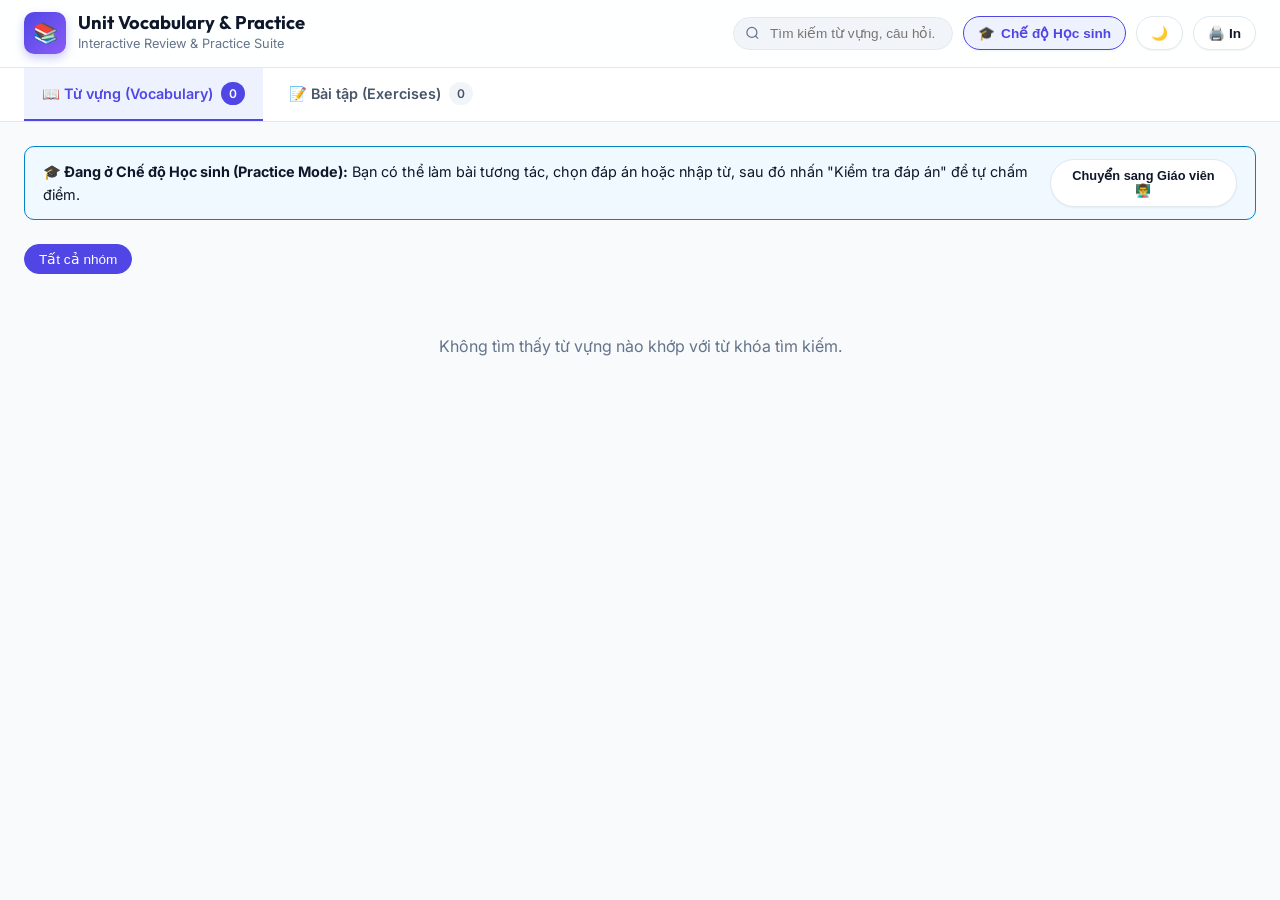
==== commit 54941293: "feat: add vocabulary preview generator tools, template, and unit 7 dataset" ====
--- a/.agent/skills/skills-vocab-preview/scripts/template.html
+++ b/.agent/skills/skills-vocab-preview/scripts/template.html
@@ -1309,11 +1309,7 @@
     const VOCAB_DATA = /* __VOCAB_DATA__ */ [];
     const EXERCISES_DATA = /* __EXERCISES_DATA__ */ [];
     const IMAGE_PROMPTS = /* __IMAGE_PROMPTS_DATA__ */ [];
-    const UNIT_METADATA = /* __UNIT_INFO__ */ {
-      title: "Unit Preview",
-      grade: "Grade",
-      unit: "Unit"
-    };
+    const UNIT_METADATA = /* __UNIT_INFO__ */ {};
 
     /* =========================================================
        APPLICATION STATE
